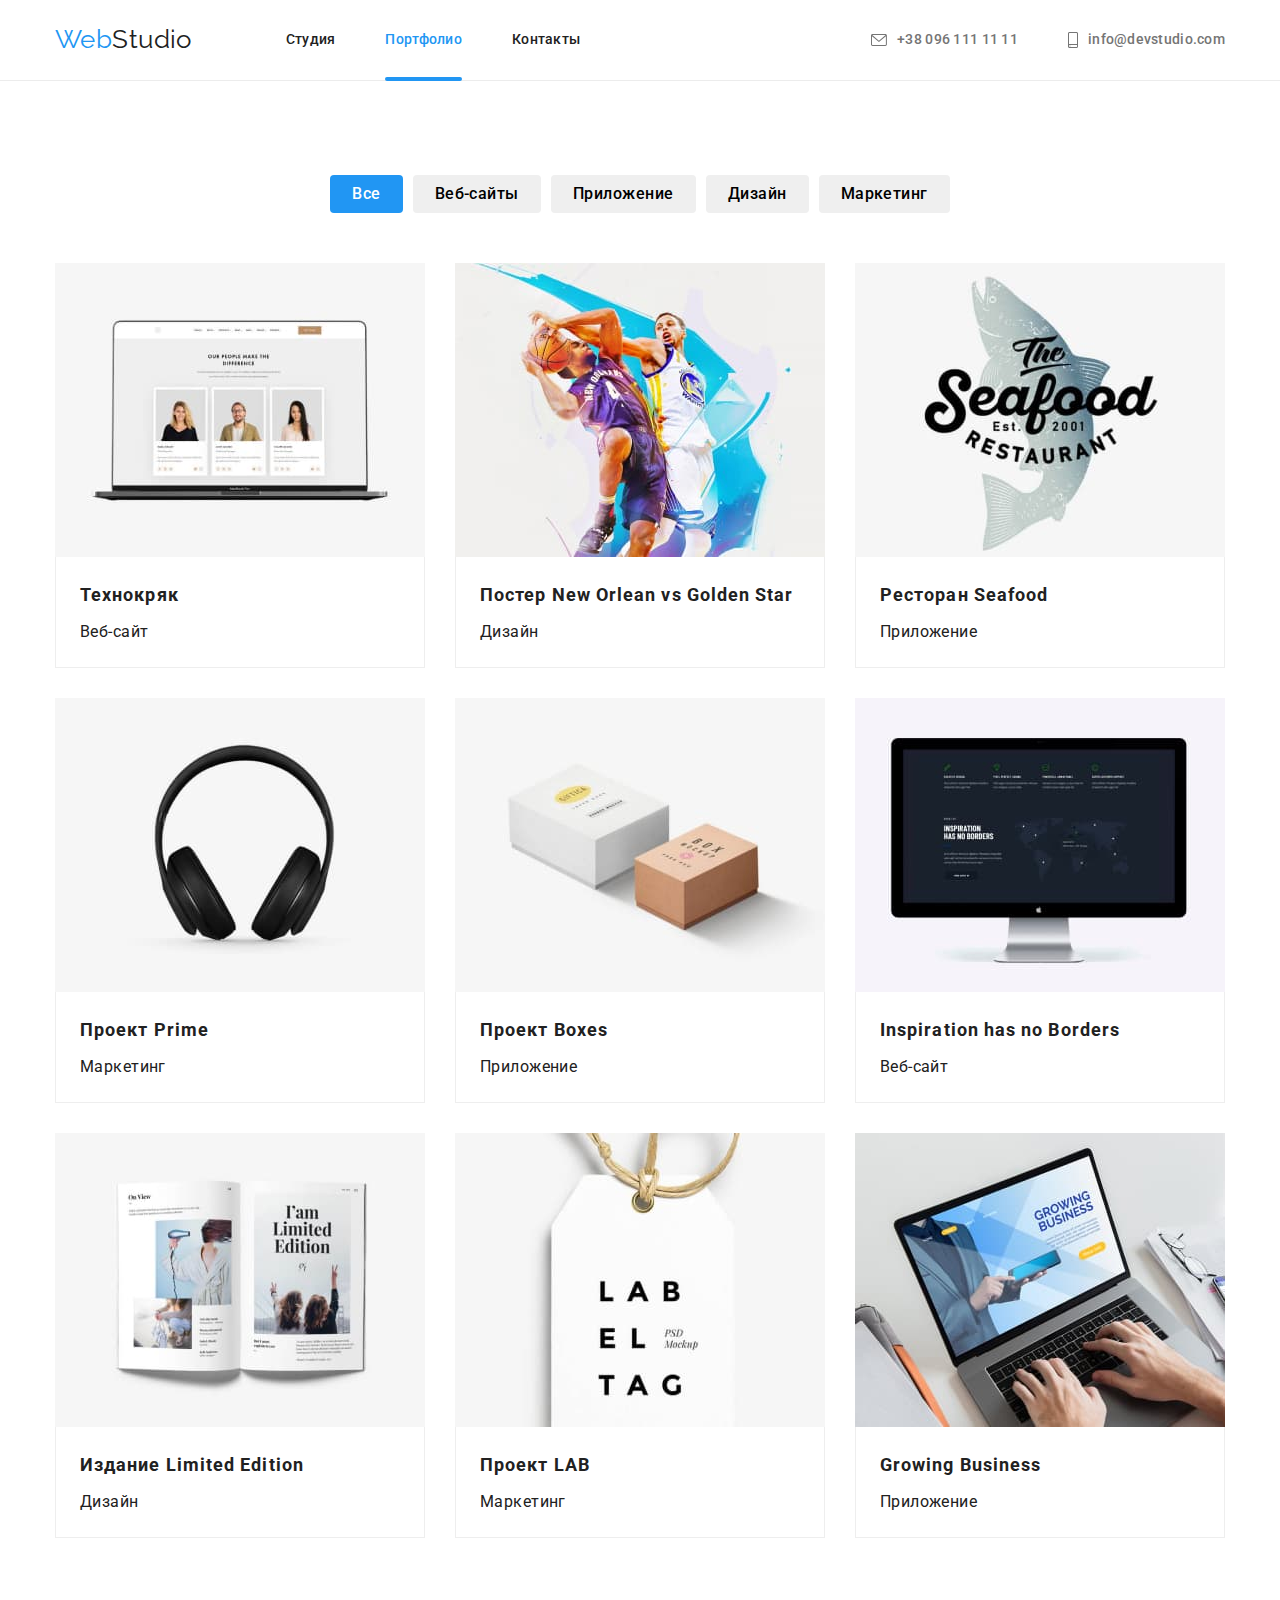
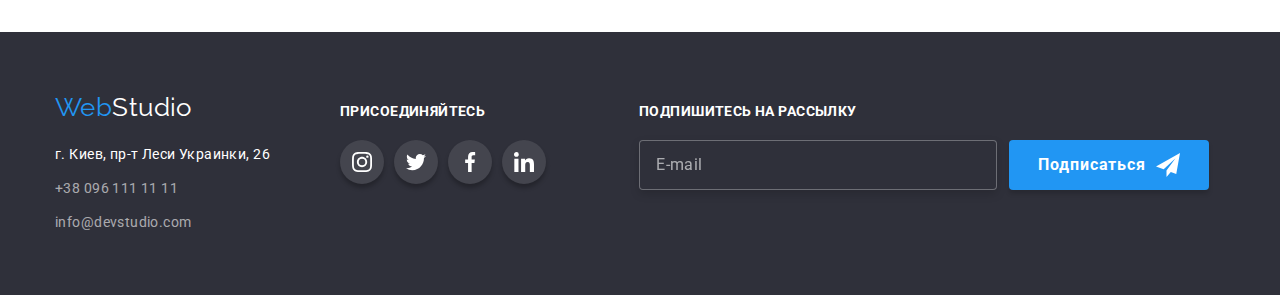
==== portfolio.html @ 4ffe0997 "Created" ====
<!DOCTYPE html>
<html lang="ru">
	<head>
		<meta charset="UTF-8" />
		<meta http-equiv="X-UA-Compatible" content="IE=edge" />
		<meta name="viewport" content="width=device-width, initial-scale=1.0" />
		<title>HomeWork</title>
		<link
			href="https://fonts.googleapis.com/css2?family=Raleway:wght@700&family=Roboto:wght@400;500;700;900&display=swap"
			rel="stylesheet"
		/>
		<link
			rel="stylesheet"
			href="https://cdnjs.cloudflare.com/ajax/libs/modern-normalize/1.0.0/modern-normalize.min.css"
		/>
		<link rel="stylesheet" href="./css/styles.css" />
	</head>
	<body>
		<!-- Навигация, логотип -->
		<header class="header">
			<div class="conteiner page-navigation">
				<a href="index.html" lang="en" class="header-logo">
					<span class="logo-span">Web</span>Studio</a>
				<nav class="header-navigation">
					<ul class="list navigation-list">
						<li class="item-nav"><a href="index.html" class="link">Студия</a></li>
						<li class="item-nav"><a href="portfolio.html" class="link current">Портфолио</a></li>
						<li class="item-nav"><a href="#" class="link">Контакты</a></li>
					</ul>
				</nav>
				<ul class="header-address list">
					<li class="item-adr">
						<a href="tel:+380961111111" class="link icon-contact">
							<svg class="header-icon" width="16" height="12">
								<use href="./images/icons.svg#icon-envelope"></use>
							</svg>
							+38 096 111 11 11
						</a>
					</li>
					<li class="item-adr">
						<a href="mailto:info@devstudio.com" class="link icon-contact">
							<svg class="header-icon" width="10" height="16">
								<use href="./images/icons.svg#icon-smartphone"></use>
							</svg>
							info@devstudio.com
						</a>
					</li>
				</ul>
			</div>
		</header>
		<main>
			<!-- Наши услуги -->
			<section class="section serv">
				<div class="conteiner">
					<h1 hidden>Наши услуги</h1>
					<ul class="list button">
						<li class="li-button"><button type="button" class="nav-buttons main">Все</button></li>
						<li class="li-button"><button type="button" class="nav-buttons">Веб-сайты</button></li>
						<li class="li-button"><button type="button" class="nav-buttons">Приложение</button></li>
						<li class="li-button"><button type="button" class="nav-buttons">Дизайн</button></li>
						<li class="li-button"><button type="button" class="nav-buttons">Маркетинг</button></li>
					</ul>
					<ul class="list service">
						<li class="product">
							<a class="decor-shadow" href="">
								<div class="thumb">
									<img
										src="./images/technoquack.jpg"
										alt="фото технокряка на компьютере"
										class="photo"
										width="370"
										height="294"
									/>
									<div class="overlay">
										<p class="paragraf">
											Ресурс предлагает комплексные предложения с разным уровнем функционала и сервисов. Все это
											позволит посетителю получить исчерпывающие сведения о компании или частном лице.
										</p>
									</div>
								</div>
								<div class="decription">
									<h2 class="section-service">Технокряк</h2>
									<p class="section-description">Веб-сайт</p>
								</div>
							</a>
						</li>
						<li class="product">
							<a class="decor-shadow" href="">
								<div class="thumb">
									<img src="./images/poster.jpg" alt="постер баскетбол" class="photo" width="370" height="294" />
									<div class="overlay">
										<p class="paragraf">
											Ресурс предлагает комплексные предложения с разным уровнем функционала и сервисов. Все это
											позволит посетителю получить исчерпывающие сведения о компании или частном лице.
										</p>
									</div>
								</div>
								<div class="decription">
									<h2 class="section-service">
										Постер
										<span lang="en">New Orlean vs Golden Star</span>
									</h2>
									<p class="section-description">Дизайн</p>
								</div>
							</a>
						</li>
						<li class="product">
							<a class="decor-shadow" href="">
								<div class="thumb">
									<img src="./images/logo.jpg" alt="логотип" class="photo" width="370" height="294" />
									<div class="overlay">
										<p class="paragraf">
											Ресурс предлагает комплексные предложения с разным уровнем функционала и сервисов. Все это
											позволит посетителю получить исчерпывающие сведения о компании или частном лице.
										</p>
									</div>
								</div>
								<div class="decription">
									<h2 class="section-service">
										Ресторан
										<span lang="en">Seafood</span>
									</h2>
									<p class="section-description">Приложение</p>
								</div>
							</a>
						</li>
						<li class="product">
							<a class="decor-shadow" href="">
								<div class="thumb">
									<img src="./images/headphones.jpg" alt="наушники" class="photo" width="370" height="294" />
									<div class="overlay">
										<p class="paragraf">
											Ресурс предлагает комплексные предложения с разным уровнем функционала и сервисов. Все это
											позволит посетителю получить исчерпывающие сведения о компании или частном лице.
										</p>
									</div>
								</div>
								<div class="decription">
									<h2 class="section-service">
										Проект
										<span lang="en">Prime</span>
									</h2>
									<p class="section-description">Маркетинг</p>
								</div>
							</a>
						</li>
						<li class="product">
							<a class="decor-shadow" href="">
								<div class="thumb">
									<img src="./images/boxes.jpg" alt="коробки" class="photo" width="370" height="294" />
									<div class="overlay">
										<p class="paragraf">
											Ресурс предлагает комплексные предложения с разным уровнем функционала и сервисов. Все это
											позволит посетителю получить исчерпывающие сведения о компании или частном лице.
										</p>
									</div>
								</div>
								<div class="decription">
									<h2 class="section-service">
										Проект
										<span lang="en">Boxes</span>
									</h2>
									<p class="section-description">Приложение</p>
								</div>
							</a>
						</li>
						<li class="product">
							<a class="decor-shadow" href="">
								<div class="thumb">
									<img src="./images/computer.jpg" alt="контент в интернете" class="photo" width="370" height="294" />
									<div class="overlay">
										<p class="paragraf">
											Ресурс предлагает комплексные предложения с разным уровнем функционала и сервисов. Все это
											позволит посетителю получить исчерпывающие сведения о компании или частном лице.
										</p>
									</div>
								</div>
								<div class="decription">
									<h2 class="section-service" lang="en">Inspiration has no Borders</h2>
									<p class="section-description work">Веб-сайт</p>
								</div>
							</a>
						</li>
						<li class="product">
							<a class="decor-shadow" href="">
								<div class="thumb">
									<img src="./images/book.jpg" alt="книга" class="photo" width="370" height="294" />
									<div class="overlay">
										<p class="paragraf">
											Ресурс предлагает комплексные предложения с разным уровнем функционала и сервисов. Все это
											позволит посетителю получить исчерпывающие сведения о компании или частном лице.
										</p>
									</div>
								</div>
								<div class="decription">
									<h2 class="section-service">
										Издание
										<span lang="en">Limited Edition</span>
									</h2>
									<p class="section-description work">Дизайн</p>
								</div>
							</a>
						</li>
						<li class="product">
							<a class="decor-shadow" href="">
								<div class="thumb">
									<img src="./images/tag.jpg" alt="бирка" class="photo" width="370" height="294" />
									<div class="overlay">
										<p class="paragraf">
											Ресурс предлагает комплексные предложения с разным уровнем функционала и сервисов. Все это
											позволит посетителю получить исчерпывающие сведения о компании или частном лице.
										</p>
									</div>
								</div>
								<div class="decription">
									<h2 class="section-service">
										Проект
										<span lang="en">LAB</span>
									</h2>
									<p class="section-description">Маркетинг</p>
								</div>
							</a>
						</li>
						<li class="product">
							<a class="decor-shadow" href="">
								<div class="thumb">
									<img src="./images/notebook.jpg" alt="ноутбук" class="photo" width="370" height="294" />
									<div class="overlay">
										<p class="paragraf">
											Ресурс предлагает комплексные предложения с разным уровнем функционала и сервисов. Все это
											позволит посетителю получить исчерпывающие сведения о компании или частном лице.
										</p>
									</div>
								</div>
								<div class="decription">
									<h2 lang="en" class="section-service">Growing Business</h2>
									<p class="section-description">Приложение</p>
								</div>
							</a>
						</li>
					</ul>
				</div>
			</section>
		</main>
		<!-- Адрес, контакты -->
		<footer class="footer">
			<div class="conteiner flex-bottom">
				<div class="footer-firstblock">
					<a href="index.html" lang="en" class="footer-logo">
						<span class="logo-bottom">Web</span>Studio</a>
					<address>
						<ul class="list">
							<li class="item-contact">
								<a
									href="https://www.google.com.ua/maps/place/%D0%B1%D1%83%D0%BB.+%D0%9B%D0%B5%D1%81%D0%B8+%D0%A3%D0%BA%D1%80%D0%B0%D0%B8%D0%BD%D0%BA%D0%B8,+26,+%D0%9A%D0%B8%D0%B5%D0%B2,+02000/@50.4265807,30.5361971,17z/data=!3m1!4b1!4m5!3m4!1s0x40d4cf0e033ecbe9:0x57a4dffefec77da0!8m2!3d50.4265807!4d30.5383858?hl=ru"
									target="_blank"
									rel="noreferrer noopener"
									class="link-map"
								>
									г. Киев, пр-т Леси Украинки, 26
								</a>
							</li>
							<li class="item-contact">
								<a href="tel:+380961111111" class="link-contact">+38 096 111 11 11</a>
							</li>
							<li>
								<a href="mailto:info@devstudio.com" class="link-contact">info@devstudio.com</a>
							</li>
						</ul>
					</address>
				</div>
				<div class="social-block">
					<p class="social-bl-title">присоединяйтесь</p>
					<ul class="list socialicons-list">
						<li class="item-socialicons">
							<a class="socialicons-link" href="https://www.instagram.com/" target="_blank" rel="noreferrer noopener">
								<svg class="socialicons-image" width="20" height="20">
									<use href="./images/icons.svg#icon-instagram"></use>
								</svg>
							</a>
						</li>
						<li class="item-socialicons">
							<a class="socialicons-link" href="https://twitter.com/" target="_blank" rel="noreferrer noopener">
								<svg class="socialicons-image" width="20" height="20">
									<use href="./images/icons.svg#icon-twitter"></use>
								</svg>
							</a>
						</li>
						<li class="item-socialicons">
							<a class="socialicons-link" href="https://www.facebook.com/" target="_blank" rel="noreferrer noopener">
								<svg class="socialicons-image" width="20" height="20">
									<use href="./images/icons.svg#icon-facebook"></use>
								</svg>
							</a>
						</li>
						<li class="item-socialicons">
							<a class="socialicons-link" href="https://ru.linkedin.com/" target="_blank" rel="noreferrer noopener">
								<svg class="socialicons-image" width="20" height="20">
									<use href="./images/icons.svg#icon-linkedin"></use>
								</svg>
							</a>
						</li>
					</ul>
				</div>
				<div class="subscribe-block">
					<b class="subscribe-block-title">Подпишитесь на рассылку</b>
					<form class="subscribe-form">
						<label class="hidden" for="e-mail">E-mail</label>
						<input type="email" name="e-mail" id="e-mail" placeholder="E-mail" />
						<button class="btn-submit" type="submit">
							Подписаться
							<svg class="icon-send" width="24" height="24">
								<use href="./images/icons.svg#icon-icon-send"></use>
							</svg>
						</button>
					</form>
				</div>
			</div>
		</footer>
	</body>
</html>
---- css/styles.css ----
/* Основные свойства */
:root {
	--primary-text-colour: #212121;
	--title-text-colour: #757575;
	--accent-colour: #2196f3;
	--page-maintitle-color: #ffffff;
	--hero-footer-backcolor: #2f303a;
	--change-color-button: #188ce8;
	--transition-cube: cubic-bezier(0.4, 0, 0.2, 1);
}
h1,
h2,
h3,
h4,
h5,
h6 {
	margin: 0;
}

/* Общие стили*/
body {
	background-color: var(--page-maintitle-color);
	color: var(--primary-text-colour);
	font-family: "Roboto", sans-serif;
	font-size: 14px;
	letter-spacing: 0.03em;
}
.list {
	list-style: none;
	margin: 0;
	padding: 0;
}
.conteiner {
	width: 1200px;
	/* outline: 2px solid tomato; */
	margin-left: auto;
	margin-right: auto;
	padding-left: 15px;
	padding-right: 15px;
}

img {
	display: block;
	max-width: 100%;
	height: auto;
}
.hidden {
	position: absolute;
	white-space: nowrap;
	width: 1px;
	height: 1px;
	overflow: hidden;
	border: 0;
	padding: 0;
	clip: rect(0 0 0 0);
	clip-path: inset(50%);
	margin: -1px;
}
textarea {
	resize: none;
}
/*Навигация, логотип верх страницы */
.header {
	border-bottom: 1px solid rgba(236, 236, 236, 1);
}
.page-navigation {
	display: flex;
	align-items: center;
	border-bottom: none;
}
.header-logo {
	display: block;
	padding-top: 24px;
	padding-bottom: 25px;

	transition: color 250ms var(--transition-cube);

	text-decoration: none;
	color: var(--primary-text-colour);
	font-family: "Raleway", sans-serif;
	font-size: 26px;
	line-height: 1.19;
}
.logo-span {
	color: var(--accent-colour);
}
.header-logo:hover,
.header-logo:focus {
	color: var(--accent-colour);
}
.header-navigation {
	margin-left: 94px;
}
.navigation-list {
	display: flex;
}
.item-nav + .item-nav {
	margin-left: 50px;
}
.link {
	padding-top: 32px;
	padding-bottom: 32px;
	display: block;
	
	text-decoration: none;
	font-weight: 500;
	font-size: 14px;
	line-height: 1.14;
	letter-spacing: 0.02em;
	color: var(--primary-text-colour);

}
.item-nav .link {
	position: relative;
	display: inline-block;

	transition: color 250ms var(--transition-cube);
}
.link.current {
	color: var(--accent-colour);
}
.link.current::after {
	position: absolute;
	left: 0;
	bottom: -1px;

	content: "";
	width: 100%;
	height: 4px;
	background-color: rgba(33, 150, 243, 1);
	border-radius: 2px;
}
.header-address {
	display: flex;
	margin-left: auto;

	transition: color 250ms var(--transition-cube);
}
.item-adr:not(:last-child) {
	margin-right: 50px;
}
.icon-contact {
	display: flex;
	padding-top: 32px;
	padding-bottom: 32px;
	align-items: center;
	color: var(--title-text-colour);
	transition: color 250ms var(--transition-cube);
}
.header-icon {
	margin-right: 10px;
	fill: currentColor;
}
.link:hover,
.link:focus,
.header-address .link:hover,
.header-address .link:focus {
	color: var(--accent-colour);
}

/* Главная страница */
/* Секция герой */
.hero .conteiner {
	width: 696px;
}
.hero {
	padding-top: 200px;
	padding-bottom: 200px;
	margin-left: auto;
	margin-right: auto;

	text-align: center;

	/* outline: solid 3px tomato; */
	background-color: var(--hero-footer-backcolor);

	max-width: 1600px;
	background-image: linear-gradient(to right, rgba(47, 48, 58, 0.4), rgba(47, 48, 58, 0.4)),
		url(../images/sectionphoto.jpg);
	background-repeat: no-repeat;
	background-position: center;
	background-size: cover;
}

.hero-title {
	display: block;
	margin-bottom: 45px;

	color: var(--page-maintitle-color);
	font-weight: 900;
	font-size: 44px;
	line-height: 1.36;
	text-transform: uppercase;
	letter-spacing: 0.06em;
}
.hero-button {
	background-color: var(--accent-colour);
	color: var(--page-maintitle-color);
	font-weight: 700;
	font-size: 16px;
	line-height: 1.88;
	letter-spacing: 0.03em;

	transition: color 250ms var(--transition-cube), background-color 250ms var(--transition-cube);

	min-width: 200px;
	border-radius: 4px;
	border: none;
	cursor: pointer;
	padding: 10px 32px;
}
.hero-button:hover,
.hero-button:focus {
	color: var(--page-maintitle-color);
	background-color: var(--change-color-button);
}

/* Секция наши преимущества */
.characters-section {
	padding-top: 94px;
	padding-bottom: 94px;
}
.characters-list {
	display: flex;
}
.item-characters {
	width: 270px;
}
.item-characters:not(:last-child) {
	margin-right: 30px;
}
.decoration-bacground {
	display: flex;
	align-items: center;
	justify-content: center;
	margin-bottom: 30px;
	height: 120px;
	background-color: rgba(245, 244, 250, 1);
}
.items-title {
	margin-bottom: 10px;

	font-weight: 700;
	font-size: 14px;
	line-height: 1.14;
	text-transform: uppercase;
	letter-spacing: 0.03em;
}
.items-description {
	margin: 0;

	color: var(--title-text-colour);
	line-height: 1.71;
	letter-spacing: 0.03em;
}

/* Что мы делаем */
.work-section {
	padding-bottom: 94px;
}
.work-title {
	margin-bottom: 50px;
	font-weight: 700;
	font-size: 36px;
	line-height: 1.17;
	text-align: center;
}
.work-list {
	display: flex;
}
.item-work-photo:not(:last-child) {
	margin-right: 30px;
}
.photo-overlay {
	position: relative;
}
.photo-description {
	position: absolute;
	left: 0;
	bottom: 0;
	width: 100%;
	height: 70px;

	display: flex;
	justify-content: center;
	align-items: center;

	margin: 0;

	font-weight: 700;
	line-height: 1.17;
	color: rgba(255, 255, 255, 1);
	text-transform: uppercase;

	background-color: rgba(47, 48, 58, 0.8);
}
/* Наша команда */
.section-team {
	background-color: #f5f4fa;
	padding-top: 94px;
	padding-bottom: 94px;
}
.team-title {
	margin-bottom: 50px;
	font-weight: 700;
	font-size: 36px;
	line-height: 1.17;
	text-align: center;	
}
.team-list {
	display: flex;
}
.item-team:not(:last-child) {
	margin-right: 30px;
}
.item-team {
	text-align: center;
	background-color: var(--page-maintitle-color);
}
.team-border {
	padding-top: 30px;
	padding-bottom: 30px;
	border-radius: 0px 0px 4px 4px;

	box-shadow: 0px 2px 1px 0px rgba(0, 0, 0, 0.2), 0px 1px 1px 0px rgba(0, 0, 0, 0.14),
		0px 1px 3px 0px rgba(0, 0, 0, 0.12);
}
.team-name {
	font-weight: 500;
	font-size: 16px;
	line-height: 1.19;
	margin-bottom: 10px;
}
.team-proffesion {
	color: var(--title-text-colour);
	font-size: 16px;
	line-height: 1.19;
	margin: 0;
	margin-bottom: 16px;
}
.socialicons-list {
	display: flex;
}
.socialicons-list.team {
	justify-content: center;
}
.item-socialicons:not(:last-child) {
	margin-right: 10px;
}
.socialicons-link.team {
	border: none;
	box-shadow: none;
	color: #afb1b8;

	transition: color 250ms var(--transition-cube), background-color 250ms var(--transition-cube);
}
.socialicons-link.team:hover,
.socialicons-link.team:focus {
	color: var(--page-maintitle-color);
}
.socialicons-link {
	display: flex;
	align-items: center;
	justify-content: center;

	transition: background-color 250ms var(--transition-cube);

	width: 44px;
	height: 44px;

	background-color: rgba(255, 255, 255, 0.1);
	border-radius: 50px;
	box-shadow: 0px 4px 4px 0px rgba(0, 0, 0, 0.25);
}
.socialicons-link:hover,
.socialicons-link:focus {
	background-color: var(--accent-colour);
}
.socialicons-image.team {
	fill: currentColor;
}
.socialicons-image {
	fill: var(--page-maintitle-color);
}

/* Наши клиенты */
.section-clients {
	padding-top: 94px;
	padding-bottom: 94px;
}
.title-clients {
	margin-bottom: 50px;

	font-size: 36px;
	font-weight: 700;
	line-height: 1.17;
	text-align: center;
}
.clients-list {
	display: flex;
}
.item-clients:not(:last-child) {
	margin-right: 30px;
}
.link-client {
	display: flex;
	align-items: center;
	justify-content: center;
	width: 170px;
	height: 92px;

	transition: color 250ms var(--transition-cube), border 250ms var(--transition-cube);

	color: rgba(175, 177, 184, 1);
	border: solid 1px rgba(175, 177, 184, 1);
	border-radius: 4px;
}
.client-image {
	fill: currentColor;
}
.link-client:hover,
.link-client:focus {
	border: solid 1px rgba(33, 150, 243, 1);
	color: var(--accent-colour);
}

/* Страница Портфолио */
/* Кнопки */
.list.button {
	display: flex;
	justify-content: center;
	margin-bottom: 50px;
}
.li-button:not(:last-child) {
	margin-right: 10px;
}
.nav-buttons {
	padding: 6px 22px;

	font-weight: 500;
	font-size: 16px;
	line-height: 1.62;
	letter-spacing: 0.03em;

	transition: color 250ms var(--transition-cube), background-color 250ms var(--transition-cube),
		box-shadow 250ms var(--transition-cube);

	border-radius: 4px;
	border: none;
	cursor: pointer;
}
.nav-buttons.main {
	background-color: var(--accent-colour);
	color: var(--page-maintitle-color);
}
.nav-buttons:hover,
.nav-buttons:focus {
	color: var(--page-maintitle-color);
	background-color: var(--accent-colour);
	box-shadow: 1px 4px 6px 0px rgba(0, 0, 0, 0.16), 0px 4px 4px 0px rgba(0, 0, 0, 0.06),
		0px 1px 1px 0px rgba(0, 0, 0, 0.12);
}

/* Наши работы */
.section.serv {
	padding-top: 94px;
	padding-bottom: 94px;
}
.list.service {
	display: flex;
	flex-wrap: wrap;
}
.product {
	width: calc((100% - 60px) / 3);
	margin-right: 30px;
	margin-bottom: 30px;
}
.decor-shadow {
	text-decoration: none;
	color: var(--primary-text-colour);
	display: inline-block;

	transition: box-shadow 250ms var(--transition-cube);
}

.decor-shadow:hover,
.decor-shadow:focus {
	box-shadow: 1px 4px 6px 0px rgba(0, 0, 0, 0.16), 0px 4px 4px 0px rgba(0, 0, 0, 0.06),
		0px 1px 1px 0px rgba(0, 0, 0, 0.12);
}

.product:nth-last-child(-n + 3) {
	margin-bottom: 0px;
}
.product:nth-child(3n) {
	margin-right: 0px;
}
.decription {
	padding-top: 20px;
	padding-left: 24px;
	padding-bottom: 20px;
	padding-right: 24px;

	border-bottom: 1px solid rgba(238, 238, 238, 1);
	border-left: 1px solid rgba(238, 238, 238, 1);
	border-right: 1px solid rgba(238, 238, 238, 1);
}
.section-service {
	margin-bottom: 4px;
	font-weight: 700;
	font-size: 18px;
	line-height: 2;
	letter-spacing: 0.06em;
}
.section-description {
	font-size: 16px;
	line-height: 1.88;
	margin: 0;
}
/*Текст на синем фоне */
.thumb {
	position: relative;
	overflow: hidden;
}
.paragraf {
	position: absolute;
	transition: color 250ms var(--transition-cube), transform 250ms var(--transition-cube);
	transform: translateY(0);

	margin: 0;
	width: 100%;
	height: 100%;
	padding: 63px 24px;

	font-weight: 400;
	font-size: 18px;
	line-height: 1.56;
	letter-spacing: 00.03em;
	color: rgba(255, 255, 255, 0);
}

.decor-shadow:hover .paragraf,
.decor-shadow:focus .paragraf {
	color: rgba(255, 255, 255, 1);
	transform: translateY(0%);
}
.decor-shadow:hover .overlay,
.decor-shadow:focus .overlay {
	transform: translateY(-100%);
}
.overlay {
	position: absolute;
	transition: transform 250ms var(--transition-cube);
	transform: translateY(0);

	background-color: rgba(33, 150, 243, 0.9);
	height: 100%;
	width: 100%;
}

/* Футер */
.footer {
	background-color: var(--hero-footer-backcolor);
	padding-top: 60px;
	padding-bottom: 60px;
}
.flex-bottom {
	display: flex;
	align-items: baseline;
}
.footer-firstblock {
	margin-right: 70px;
}
.footer-logo {
	display: inline-block;
	margin-bottom: 20px;

	transition: color 250ms var(--transition-cube);

	font-family: "Raleway", sans-serif;
	color: var(--page-maintitle-color);
	font-size: 26px;
	line-height: 1.19;
	text-decoration: none;
}
.logo-bottom {
	color: var(--accent-colour);
}
.footer-logo:hover,
.footer-logo:focus {
	color: var(--accent-colour);
}
.item-contact {
	margin-bottom: 10px;
}
.link-map {
	display: block;

	text-decoration: none;
	font-style: normal;
	font-size: 14px;
	line-height: 1.71;

	color: var(--page-maintitle-color);
	transition: color 250ms var(--transition-cube);
}
.link-contact {
	display: block;

	text-decoration: none;
	font-style: normal;
	font-size: 14px;
	line-height: 1.71;

	color: rgba(255, 255, 255, 0.6);
	transition: color 250ms var(--transition-cube);
}
.link-map:hover,
.link-map:focus,
.link-contact:hover,
.link-contact:focus {
	color: var(--accent-colour);
}
/* Линки в соцсетях */
.social-bl-title {
	text-transform: uppercase;
	font-size: 14px;
	font-weight: 700;
	color: var(--page-maintitle-color);
	line-height: 1.14;
	margin: 0;
	padding: 0;
	margin-bottom: 20px;
	letter-spacing: 0.03em;
}
/* Подписка */
.subscribe-block {
	align-items: baseline;
	margin-left: 93px;
}
.subscribe-block-title {
	display: block;
	margin: 0;
	margin-bottom: 20px;
	font-weight: 700;
	font-size: 14px;
	line-height: 1.14;
	letter-spacing: 0.03em;
	text-transform: uppercase;

	color: #ffffff;
}
.subscribe-form {
	display: flex;
}
.subscribe-form input {
	padding-top: 15px;
	padding-bottom: 15px;
	padding-left: 16px;
	outline: 0;
	width: 358px;
	border: 1px solid rgba(255, 255, 255, 0.3);
	filter: drop-shadow(0px 4px 4px rgba(0, 0, 0, 0.15));
	border-radius: 4px;
	background-color: var(--hero-footer-backcolor);
}
.subscribe-form input::placeholder {

	font-weight: 400;
	font-size: 16px;
	line-height: 1.25;

	letter-spacing: 0.03em;

	color: rgba(255, 255, 255, 0.6);
}
.btn-submit {
	display: flex;
	justify-content: center;
	align-items: center;
	margin-left: 12px;

	padding: 10px 28px;

	min-width: 200px;

	font-weight: 700;
	font-size: 16px;
	line-height: 1.88;

	letter-spacing: 0.06em;

	color: var(--page-maintitle-color);

	background-color: var(--accent-colour);
	cursor: pointer;
	border: none;
	box-shadow: 0px 4px 4px rgba(0, 0, 0, 0.15);
	border-radius: 4px;

	transition: color 250ms var(--transition-cube), background-color 250ms var(--transition-cube);
}
.btn-submit:hover,
.btn-submit:focus {
	color: var(--page-maintitle-color);
	background-color: var(--change-color-button);
}
.icon-send {
	margin-left: 10px;
}

/* Модальное окно */
.backdrop {
	position: fixed;
	top: 0;
	left: 0;
	height: 100%;
	width: 100%;
	background-color: rgba(0, 0, 0, 0.2);
	opacity: 1;
	transition: opacity 250ms var(--transition-cube), visibility 250ms var(--transition-cube);
}
.backdrop.is-hidden {
	opacity: 0;
	pointer-events: none;
	visibility: hidden;
}
.modal {
	position: absolute;
	top: 50%;
	left: 50%;
	transform: translate(-50%, -50%);
	opacity: 1;

	transition: transform 250ms var(--transition-cube), opacity 250ms var(--transition-cube);

	padding: 40px;

	width: 528px;
	height: 581px;
	background-color: var(--page-maintitle-color);

	box-shadow: 0px 1px 3px rgb(0 0 0 / 12%), 0px 1px 1px rgb(0 0 0 / 14%), 0px 2px 1px rgb(0 0 0 / 20%);
	border-radius: 4px;
}
.close-btn {
	position: absolute;
	top: 8px;
	right: 8px;
	display: flex;
	align-items: center;
	justify-content: center;

	padding: 0;
	width: 30px;
	height: 30px;

	border-radius: 50px;
	border: 1px solid rgba(0, 0, 0, 0.1);
	background-color: var(--page-maintitle-color);
	cursor: pointer;
	}
.close-svg {
	transition: fill 250ms var(--transition-cube);
}
.close-btn:hover .close-svg,
.close-btn:focus .close-svg {
	fill: var(--change-color-button);
}
.modal-title {
	display: block;
	margin-bottom: 12px;

	font-weight: 700;
	font-size: 20px;
	line-height: 1.15;
	text-align: center;
	letter-spacing: 0.03em;

	color: var(--primary-text-colour);
}
.form-list {
	margin-bottom: 30px;
	display: flex;
	flex-direction: column;
}
.item-form {
	display: flex;
	flex-direction: column;
}
.item-form:not(:last-child) {
	margin-bottom: 10px;
}
.label-form {
	margin-bottom: 4px;

	font-weight: 400;
	font-size: 12px;
	line-height: 1.17;

	letter-spacing: 0.01em;

	color: var(--title-text-colour);
}
.item-form-thumb {
	position: relative;
}
.item-form input {
	padding-left: 42px;
	height: 40px;
	width: 100%;
}
.modal-span {
	position: absolute;
	top: 50%;
	left: 12px;
	transform: translateY(-50%);
}
.item-form textarea {
	padding: 12px;
	height: 120px;
}
.item-form textarea::placeholder {
	font-weight: 400;
	font-size: 12px;
	line-height: 1.17;
	letter-spacing: 0.01em;

	color: rgba(117, 117, 117, 0.5);
}
.item-form-thumb input,
.item-form textarea {
	border: 1px solid #21212133;
	border-radius: 4px;
	transition: border 250ms var(--transition-cube);
}

.item-form-thumb input:hover,
textarea:hover {
	border: 1px solid var(--accent-colour);
}
.item-form svg {
	transition: fill 250ms var(--transition-cube);
}

.item-form:focus-within svg {
	fill: var(--change-color-button);
}

.item-form-thumb:focus-within input,
.item-form:focus-within textarea {
	outline: 0;
	border-color: var(--accent-colour);
}
/* Кастомный чекбокс */
.checkbox-block {
	margin-bottom: 20px;
	display: flex;
	justify-content: center;
	align-items: center;
}
.checkbox-label {
	display: flex;
	justify-content: center;
	align-items: center;
}
.checkbox-decor {
	width: 16px;
	height: 15px;
	display: inline-block;
	border: solid 1px var(--primary-text-colour);
	border-radius: 4px;

	transition: border-color 250ms var(--transition-cube), background-color 250ms var(--transition-cube);
}
.checkbox-policy {
	margin-left: 8px;

	font-weight: 400;
	font-size: 14px;
	line-height: 1.71;
	letter-spacing: 0.03em;
	color: var(--title-text-colour);
}
.link-policy {
	color: var(--accent-colour);
	
	font-weight: 400;
	font-size: 14px;
	line-height: 1.71;
	letter-spacing: 0.03em;
}
.checkbox:checked + .checkbox-decor {
	background-color: var(--accent-colour);
	border: none;
}
.checkbox:hover + .checkbox-decor,
.checkbox:focus + .checkbox-decor
{
	border-color: var(--accent-colour);
}
.btn-direction {
	display: flex;
	justify-content: center;
}
.btn-submit.form {
	margin: 0;
}
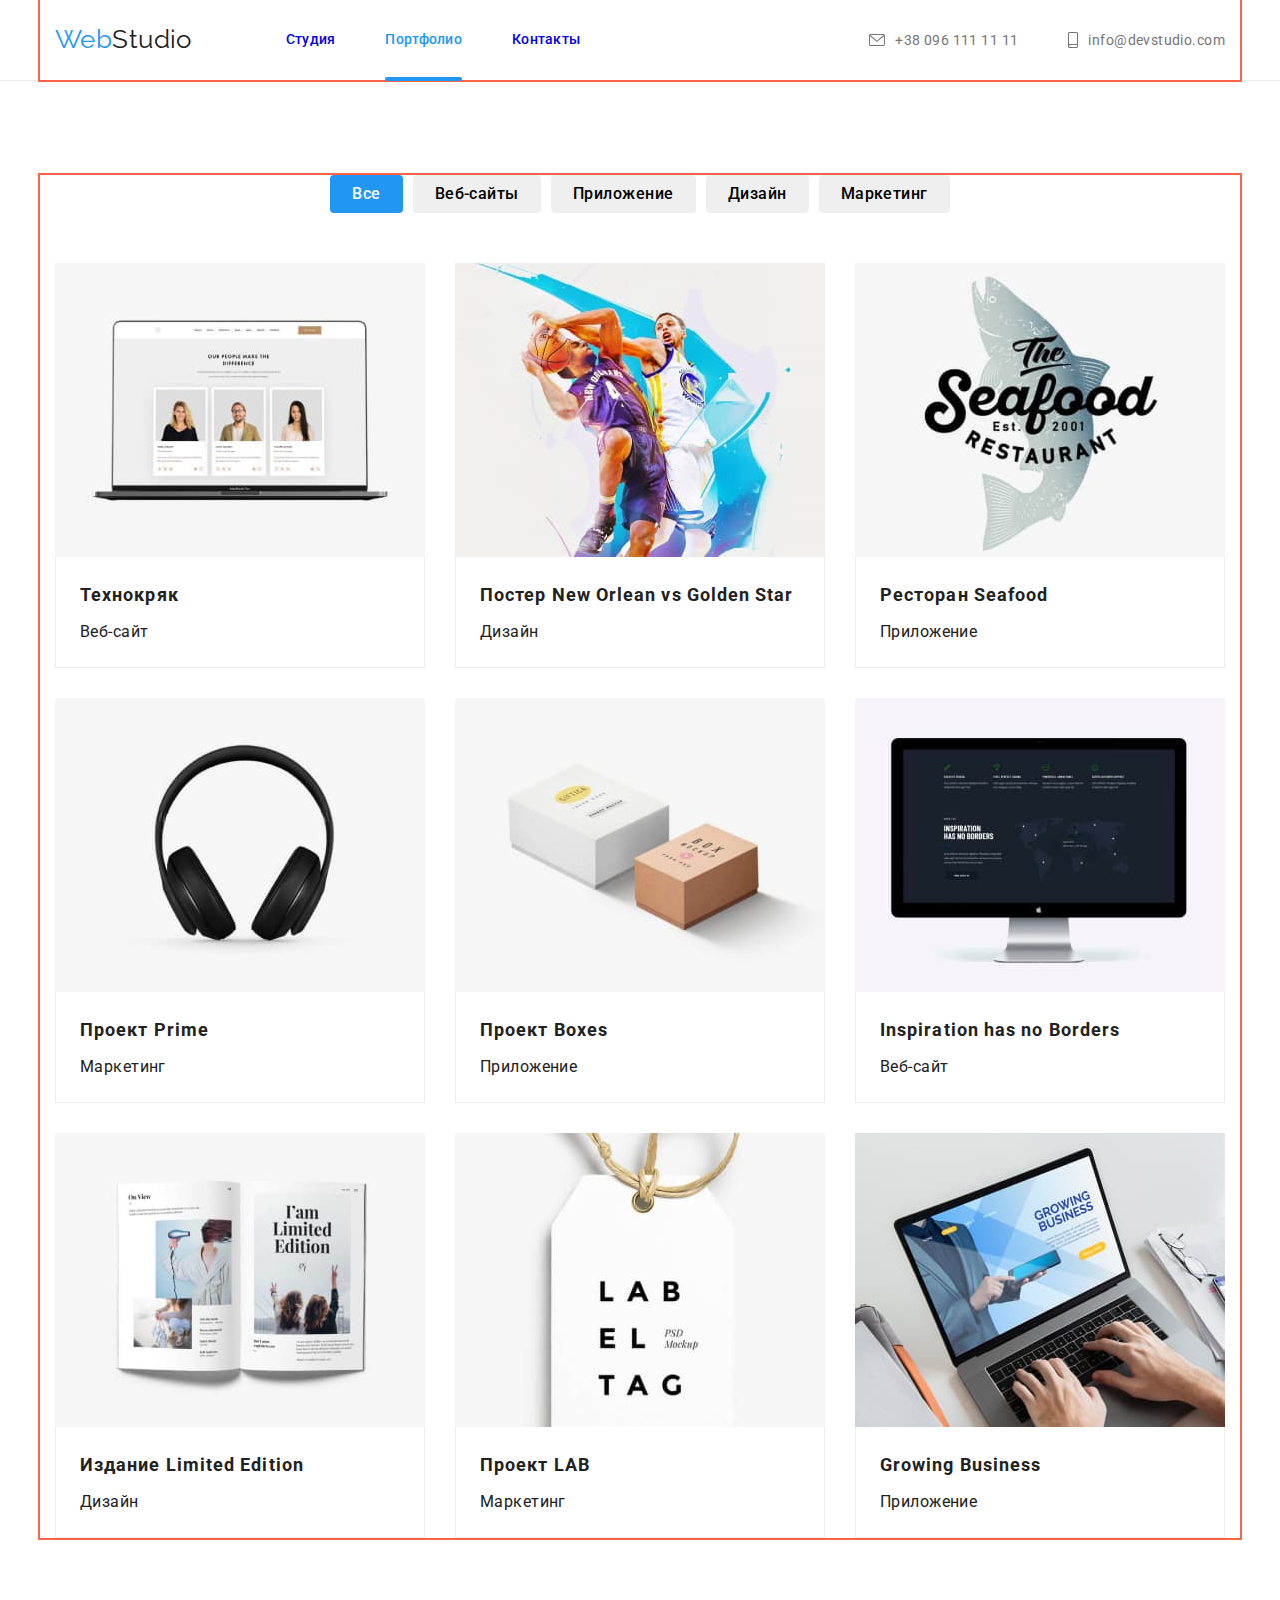
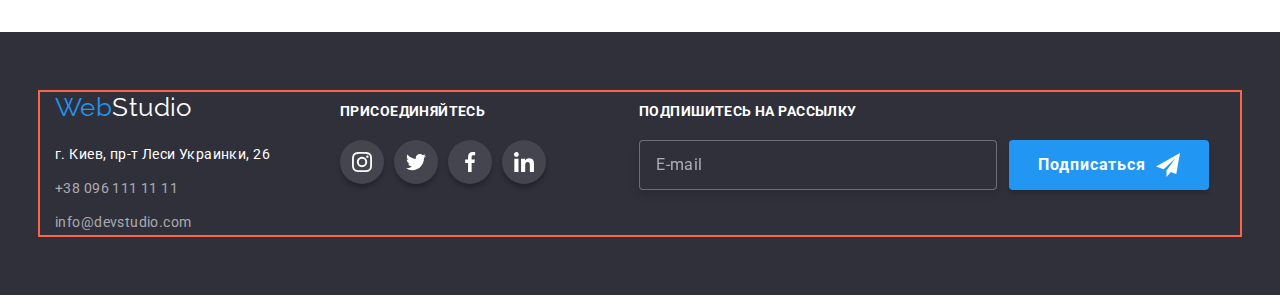
==== commit 0e89fa4d: "first attemp" ====
--- a/portfolio.html
+++ b/portfolio.html
@@ -13,33 +13,37 @@
 			rel="stylesheet"
 			href="https://cdnjs.cloudflare.com/ajax/libs/modern-normalize/1.0.0/modern-normalize.min.css"
 		/>
-		<link rel="stylesheet" href="./css/styles.css" />
+		<link rel="stylesheet" href="./css/main.min.css" />
 	</head>
 	<body>
 		<!-- Навигация, логотип -->
-		<header class="header">
-			<div class="conteiner page-navigation">
-				<a href="index.html" lang="en" class="header-logo">
-					<span class="logo-span">Web</span>Studio</a>
-				<nav class="header-navigation">
-					<ul class="list navigation-list">
-						<li class="item-nav"><a href="index.html" class="link">Студия</a></li>
-						<li class="item-nav"><a href="portfolio.html" class="link current">Портфолио</a></li>
-						<li class="item-nav"><a href="#" class="link">Контакты</a></li>
+		<header class="header__border">
+			<div class="header--flex conteiner">
+				<a href="index.html" lang="en" class="logo logo--position-top">
+					<span class="logo--blue">Web</span>Studio</a>
+				<nav class="navigation">
+					<ul class="navigation__list">
+						<li class="navigation__item">
+							<a href="index.html" class="navigation__link">Студия</a>
+						</li>
+						<li class="navigation__item">
+							<a href="portfolio.html" class="navigation__link navigation__link--current">Портфолио</a>
+						</li>
+						<li class="navigation__item"><a href="#" class="navigation__link">Контакты</a></li>
 					</ul>
 				</nav>
-				<ul class="header-address list">
-					<li class="item-adr">
-						<a href="tel:+380961111111" class="link icon-contact">
-							<svg class="header-icon" width="16" height="12">
+				<ul class="contacts__list">
+					<li class="contacts__item">
+						<a href="tel:+380961111111" class="contacts__link">
+							<svg class="contacts-icon" width="16" height="12">
 								<use href="./images/icons.svg#icon-envelope"></use>
 							</svg>
 							+38 096 111 11 11
 						</a>
 					</li>
-					<li class="item-adr">
-						<a href="mailto:info@devstudio.com" class="link icon-contact">
-							<svg class="header-icon" width="10" height="16">
+					<li class="contacts__item">
+						<a href="mailto:info@devstudio.com" class="contacts__link">
+							<svg class="contacts-icon" width="10" height="16">
 								<use href="./images/icons.svg#icon-smartphone"></use>
 							</svg>
 							info@devstudio.com
@@ -50,20 +54,22 @@
 		</header>
 		<main>
 			<!-- Наши услуги -->
-			<section class="section serv">
+			<section class="products__section">
 				<div class="conteiner">
-					<h1 hidden>Наши услуги</h1>
-					<ul class="list button">
-						<li class="li-button"><button type="button" class="nav-buttons main">Все</button></li>
-						<li class="li-button"><button type="button" class="nav-buttons">Веб-сайты</button></li>
-						<li class="li-button"><button type="button" class="nav-buttons">Приложение</button></li>
-						<li class="li-button"><button type="button" class="nav-buttons">Дизайн</button></li>
-						<li class="li-button"><button type="button" class="nav-buttons">Маркетинг</button></li>
+					<h1 class="product__title">Наши услуги</h1>
+					<ul class="button__list">
+						<li class="button__items">
+							<button type="button" class="button__choise button__choise--active">Все</button>
+						</li>
+						<li class="button__items"><button type="button" class="button__choise">Веб-сайты</button></li>
+						<li class="button__items"><button type="button" class="button__choise">Приложение</button></li>
+						<li class="button__items"><button type="button" class="button__choise">Дизайн</button></li>
+						<li class="button__items"><button type="button" class="button__choise">Маркетинг</button></li>
 					</ul>
-					<ul class="list service">
-						<li class="product">
-							<a class="decor-shadow" href="">
-								<div class="thumb">
+					<ul class="product__list">
+						<li class="product__item">
+							<a class="product__shadow-box" href="">
+								<div class="product__thumb">
 									<img
 										src="./images/technoquack.jpg"
 										alt="фото технокряка на компьютере"
@@ -71,170 +77,170 @@
 										width="370"
 										height="294"
 									/>
-									<div class="overlay">
-										<p class="paragraf">
-											Ресурс предлагает комплексные предложения с разным уровнем функционала и сервисов. Все это
-											позволит посетителю получить исчерпывающие сведения о компании или частном лице.
-										</p>
-									</div>
-								</div>
-								<div class="decription">
-									<h2 class="section-service">Технокряк</h2>
-									<p class="section-description">Веб-сайт</p>
-								</div>
-							</a>
-						</li>
-						<li class="product">
-							<a class="decor-shadow" href="">
-								<div class="thumb">
+									<div class="product__overlay">
+										<p class="product__description">
+											Ресурс предлагает комплексные предложения с разным уровнем функционала и сервисов. Все это
+											позволит посетителю получить исчерпывающие сведения о компании или частном лице.
+										</p>
+									</div>
+								</div>
+								<div class="product__group">
+									<h2 class="product__name">Технокряк</h2>
+									<p class="product__direction">Веб-сайт</p>
+								</div>
+							</a>
+						</li>
+						<li class="product__item">
+							<a class="product__shadow-box" href="">
+								<div class="product__thumb">
 									<img src="./images/poster.jpg" alt="постер баскетбол" class="photo" width="370" height="294" />
-									<div class="overlay">
-										<p class="paragraf">
-											Ресурс предлагает комплексные предложения с разным уровнем функционала и сервисов. Все это
-											позволит посетителю получить исчерпывающие сведения о компании или частном лице.
-										</p>
-									</div>
-								</div>
-								<div class="decription">
-									<h2 class="section-service">
+									<div class="product__overlay">
+										<p class="product__description">
+											Ресурс предлагает комплексные предложения с разным уровнем функционала и сервисов. Все это
+											позволит посетителю получить исчерпывающие сведения о компании или частном лице.
+										</p>
+									</div>
+								</div>
+								<div class="product__group">
+									<h2 class="product__name">
 										Постер
 										<span lang="en">New Orlean vs Golden Star</span>
 									</h2>
-									<p class="section-description">Дизайн</p>
-								</div>
-							</a>
-						</li>
-						<li class="product">
-							<a class="decor-shadow" href="">
-								<div class="thumb">
+									<p class="product__direction">Дизайн</p>
+								</div>
+							</a>
+						</li>
+						<li class="product__item">
+							<a class="product__shadow-box" href="">
+								<div class="product__thumb">
 									<img src="./images/logo.jpg" alt="логотип" class="photo" width="370" height="294" />
-									<div class="overlay">
-										<p class="paragraf">
-											Ресурс предлагает комплексные предложения с разным уровнем функционала и сервисов. Все это
-											позволит посетителю получить исчерпывающие сведения о компании или частном лице.
-										</p>
-									</div>
-								</div>
-								<div class="decription">
-									<h2 class="section-service">
+									<div class="product__overlay">
+										<p class="product__description">
+											Ресурс предлагает комплексные предложения с разным уровнем функционала и сервисов. Все это
+											позволит посетителю получить исчерпывающие сведения о компании или частном лице.
+										</p>
+									</div>
+								</div>
+								<div class="product__group">
+									<h2 class="product__name">
 										Ресторан
 										<span lang="en">Seafood</span>
 									</h2>
-									<p class="section-description">Приложение</p>
-								</div>
-							</a>
-						</li>
-						<li class="product">
-							<a class="decor-shadow" href="">
-								<div class="thumb">
+									<p class="product__direction">Приложение</p>
+								</div>
+							</a>
+						</li>
+						<li class="product__item">
+							<a class="product__shadow-box" href="">
+								<div class="product__thumb">
 									<img src="./images/headphones.jpg" alt="наушники" class="photo" width="370" height="294" />
-									<div class="overlay">
-										<p class="paragraf">
-											Ресурс предлагает комплексные предложения с разным уровнем функционала и сервисов. Все это
-											позволит посетителю получить исчерпывающие сведения о компании или частном лице.
-										</p>
-									</div>
-								</div>
-								<div class="decription">
-									<h2 class="section-service">
+									<div class="product__overlay">
+										<p class="product__description">
+											Ресурс предлагает комплексные предложения с разным уровнем функционала и сервисов. Все это
+											позволит посетителю получить исчерпывающие сведения о компании или частном лице.
+										</p>
+									</div>
+								</div>
+								<div class="product__group">
+									<h2 class="product__name">
 										Проект
 										<span lang="en">Prime</span>
 									</h2>
-									<p class="section-description">Маркетинг</p>
-								</div>
-							</a>
-						</li>
-						<li class="product">
-							<a class="decor-shadow" href="">
-								<div class="thumb">
+									<p class="product__direction">Маркетинг</p>
+								</div>
+							</a>
+						</li>
+						<li class="product__item">
+							<a class="product__shadow-box" href="">
+								<div class="product__thumb">
 									<img src="./images/boxes.jpg" alt="коробки" class="photo" width="370" height="294" />
-									<div class="overlay">
-										<p class="paragraf">
-											Ресурс предлагает комплексные предложения с разным уровнем функционала и сервисов. Все это
-											позволит посетителю получить исчерпывающие сведения о компании или частном лице.
-										</p>
-									</div>
-								</div>
-								<div class="decription">
-									<h2 class="section-service">
+									<div class="product__overlay">
+										<p class="product__description">
+											Ресурс предлагает комплексные предложения с разным уровнем функционала и сервисов. Все это
+											позволит посетителю получить исчерпывающие сведения о компании или частном лице.
+										</p>
+									</div>
+								</div>
+								<div class="product__group">
+									<h2 class="product__name">
 										Проект
 										<span lang="en">Boxes</span>
 									</h2>
-									<p class="section-description">Приложение</p>
-								</div>
-							</a>
-						</li>
-						<li class="product">
-							<a class="decor-shadow" href="">
-								<div class="thumb">
+									<p class="product__direction">Приложение</p>
+								</div>
+							</a>
+						</li>
+						<li class="product__item">
+							<a class="product__shadow-box" href="">
+								<div class="product__thumb">
 									<img src="./images/computer.jpg" alt="контент в интернете" class="photo" width="370" height="294" />
-									<div class="overlay">
-										<p class="paragraf">
-											Ресурс предлагает комплексные предложения с разным уровнем функционала и сервисов. Все это
-											позволит посетителю получить исчерпывающие сведения о компании или частном лице.
-										</p>
-									</div>
-								</div>
-								<div class="decription">
-									<h2 class="section-service" lang="en">Inspiration has no Borders</h2>
-									<p class="section-description work">Веб-сайт</p>
-								</div>
-							</a>
-						</li>
-						<li class="product">
-							<a class="decor-shadow" href="">
-								<div class="thumb">
+									<div class="product__overlay">
+										<p class="product__description">
+											Ресурс предлагает комплексные предложения с разным уровнем функционала и сервисов. Все это
+											позволит посетителю получить исчерпывающие сведения о компании или частном лице.
+										</p>
+									</div>
+								</div>
+								<div class="product__group">
+									<h2 class="product__name" lang="en">Inspiration has no Borders</h2>
+									<p class="product__direction work">Веб-сайт</p>
+								</div>
+							</a>
+						</li>
+						<li class="product__item">
+							<a class="product__shadow-box" href="">
+								<div class="product__thumb">
 									<img src="./images/book.jpg" alt="книга" class="photo" width="370" height="294" />
-									<div class="overlay">
-										<p class="paragraf">
-											Ресурс предлагает комплексные предложения с разным уровнем функционала и сервисов. Все это
-											позволит посетителю получить исчерпывающие сведения о компании или частном лице.
-										</p>
-									</div>
-								</div>
-								<div class="decription">
-									<h2 class="section-service">
+									<div class="product__overlay">
+										<p class="product__description">
+											Ресурс предлагает комплексные предложения с разным уровнем функционала и сервисов. Все это
+											позволит посетителю получить исчерпывающие сведения о компании или частном лице.
+										</p>
+									</div>
+								</div>
+								<div class="product__group">
+									<h2 class="product__name">
 										Издание
 										<span lang="en">Limited Edition</span>
 									</h2>
-									<p class="section-description work">Дизайн</p>
-								</div>
-							</a>
-						</li>
-						<li class="product">
-							<a class="decor-shadow" href="">
-								<div class="thumb">
+									<p class="product__direction work">Дизайн</p>
+								</div>
+							</a>
+						</li>
+						<li class="product__item">
+							<a class="product__shadow-box" href="">
+								<div class="product__thumb">
 									<img src="./images/tag.jpg" alt="бирка" class="photo" width="370" height="294" />
-									<div class="overlay">
-										<p class="paragraf">
-											Ресурс предлагает комплексные предложения с разным уровнем функционала и сервисов. Все это
-											позволит посетителю получить исчерпывающие сведения о компании или частном лице.
-										</p>
-									</div>
-								</div>
-								<div class="decription">
-									<h2 class="section-service">
+									<div class="product__overlay">
+										<p class="product__description">
+											Ресурс предлагает комплексные предложения с разным уровнем функционала и сервисов. Все это
+											позволит посетителю получить исчерпывающие сведения о компании или частном лице.
+										</p>
+									</div>
+								</div>
+								<div class="product__group">
+									<h2 class="product__name">
 										Проект
 										<span lang="en">LAB</span>
 									</h2>
-									<p class="section-description">Маркетинг</p>
-								</div>
-							</a>
-						</li>
-						<li class="product">
-							<a class="decor-shadow" href="">
-								<div class="thumb">
+									<p class="product__direction">Маркетинг</p>
+								</div>
+							</a>
+						</li>
+						<li class="product__item">
+							<a class="product__shadow-box" href="">
+								<div class="product__thumb">
 									<img src="./images/notebook.jpg" alt="ноутбук" class="photo" width="370" height="294" />
-									<div class="overlay">
-										<p class="paragraf">
-											Ресурс предлагает комплексные предложения с разным уровнем функционала и сервисов. Все это
-											позволит посетителю получить исчерпывающие сведения о компании или частном лице.
-										</p>
-									</div>
-								</div>
-								<div class="decription">
-									<h2 lang="en" class="section-service">Growing Business</h2>
-									<p class="section-description">Приложение</p>
+									<div class="product__overlay">
+										<p class="product__description">
+											Ресурс предлагает комплексные предложения с разным уровнем функционала и сервисов. Все это
+											позволит посетителю получить исчерпывающие сведения о компании или частном лице.
+										</p>
+									</div>
+								</div>
+								<div class="product__group">
+									<h2 lang="en" class="product__name">Growing Business</h2>
+									<p class="product__direction">Приложение</p>
 								</div>
 							</a>
 						</li>
@@ -244,58 +250,58 @@
 		</main>
 		<!-- Адрес, контакты -->
 		<footer class="footer">
-			<div class="conteiner flex-bottom">
-				<div class="footer-firstblock">
-					<a href="index.html" lang="en" class="footer-logo">
-						<span class="logo-bottom">Web</span>Studio</a>
+			<div class="footer--flex conteiner">
+				<div class="footer__firstblock">
+					<a href="index.html" lang="en" class="logo logo--position-bottom">
+						<span class="logo--blue">Web</span>Studio</a>
 					<address>
-						<ul class="list">
-							<li class="item-contact">
+						<ul class="address__list">
+							<li class="address__item">
 								<a
 									href="https://www.google.com.ua/maps/place/%D0%B1%D1%83%D0%BB.+%D0%9B%D0%B5%D1%81%D0%B8+%D0%A3%D0%BA%D1%80%D0%B0%D0%B8%D0%BD%D0%BA%D0%B8,+26,+%D0%9A%D0%B8%D0%B5%D0%B2,+02000/@50.4265807,30.5361971,17z/data=!3m1!4b1!4m5!3m4!1s0x40d4cf0e033ecbe9:0x57a4dffefec77da0!8m2!3d50.4265807!4d30.5383858?hl=ru"
 									target="_blank"
 									rel="noreferrer noopener"
-									class="link-map"
+									class="address__link"
 								>
 									г. Киев, пр-т Леси Украинки, 26
 								</a>
 							</li>
-							<li class="item-contact">
-								<a href="tel:+380961111111" class="link-contact">+38 096 111 11 11</a>
+							<li class="address__item">
+								<a href="tel:+380961111111" class="address__link address__link--grey">+38 096 111 11 11</a>
 							</li>
-							<li>
-								<a href="mailto:info@devstudio.com" class="link-contact">info@devstudio.com</a>
+							<li class="address__item">
+								<a href="mailto:info@devstudio.com" class="address__link address__link--grey">info@devstudio.com</a>
 							</li>
 						</ul>
 					</address>
 				</div>
-				<div class="social-block">
-					<p class="social-bl-title">присоединяйтесь</p>
-					<ul class="list socialicons-list">
-						<li class="item-socialicons">
-							<a class="socialicons-link" href="https://www.instagram.com/" target="_blank" rel="noreferrer noopener">
-								<svg class="socialicons-image" width="20" height="20">
+				<div class="footer__social-block">
+					<p class="footer__social-bl-title">присоединяйтесь</p>
+					<ul class="socialicons__list">
+						<li class="socialicons__item">
+							<a class="socialicons__link" href="https://www.instagram.com/" target="_blank" rel="noreferrer noopener">
+								<svg class="socialicons__image" width="20" height="20">
 									<use href="./images/icons.svg#icon-instagram"></use>
 								</svg>
 							</a>
 						</li>
-						<li class="item-socialicons">
-							<a class="socialicons-link" href="https://twitter.com/" target="_blank" rel="noreferrer noopener">
-								<svg class="socialicons-image" width="20" height="20">
+						<li class="socialicons__item">
+							<a class="socialicons__link" href="https://twitter.com/" target="_blank" rel="noreferrer noopener">
+								<svg class="socialicons__image" width="20" height="20">
 									<use href="./images/icons.svg#icon-twitter"></use>
 								</svg>
 							</a>
 						</li>
-						<li class="item-socialicons">
-							<a class="socialicons-link" href="https://www.facebook.com/" target="_blank" rel="noreferrer noopener">
-								<svg class="socialicons-image" width="20" height="20">
+						<li class="socialicons__item">
+							<a class="socialicons__link" href="https://www.facebook.com/" target="_blank" rel="noreferrer noopener">
+								<svg class="socialicons__image" width="20" height="20">
 									<use href="./images/icons.svg#icon-facebook"></use>
 								</svg>
 							</a>
 						</li>
-						<li class="item-socialicons">
-							<a class="socialicons-link" href="https://ru.linkedin.com/" target="_blank" rel="noreferrer noopener">
-								<svg class="socialicons-image" width="20" height="20">
+						<li class="socialicons__item">
+							<a class="socialicons__link" href="https://ru.linkedin.com/" target="_blank" rel="noreferrer noopener">
+								<svg class="socialicons__image" width="20" height="20">
 									<use href="./images/icons.svg#icon-linkedin"></use>
 								</svg>
 							</a>
@@ -303,13 +309,13 @@
 					</ul>
 				</div>
 				<div class="subscribe-block">
-					<b class="subscribe-block-title">Подпишитесь на рассылку</b>
-					<form class="subscribe-form">
-						<label class="hidden" for="e-mail">E-mail</label>
+					<b class="subscribe-block__title">Подпишитесь на рассылку</b>
+					<form class="subscribe-block__form">
+						<label class="subscribe-block__label" for="e-mail">E-mail</label>
 						<input type="email" name="e-mail" id="e-mail" placeholder="E-mail" />
-						<button class="btn-submit" type="submit">
+						<button class="subscribe-block__button" type="submit">
 							Подписаться
-							<svg class="icon-send" width="24" height="24">
+							<svg class="subscribe-block__button-image" width="24" height="24">
 								<use href="./images/icons.svg#icon-icon-send"></use>
 							</svg>
 						</button>
--- a/css/main.min.css
+++ b/css/main.min.css
@@ -0,0 +1,2 @@
+body{background-color:#fff;color:#212121;font-family:"Roboto", sans-serif;font-size:14px;letter-spacing:0.03em}img{display:block;max-width:100%;height:auto}h1,h2,h3,h4,h5,h6,p{margin:0}.navigation__list,.contacts__list,.benefits__list,.services__list,.team__list,.socialicons__list,.clients__list,.button__list,.product__list,.address__list,.form__list{list-style:none;margin:0;padding:0}.conteiner{width:1200px;outline:2px solid tomato;margin-left:auto;margin-right:auto;padding-left:15px;padding-right:15px}.benefits-title,.product__title,.subscribe-block__label,.checkbox--hidden{position:absolute;white-space:nowrap;width:1px;height:1px;overflow:hidden;border:0;padding:0;clip:rect(0 0 0 0);-webkit-clip-path:inset(50%);clip-path:inset(50%);margin:-1px}.header__border{border-bottom:1px solid #ececec}.header--flex{display:-webkit-box;display:-ms-flexbox;display:flex;-webkit-box-pack:center;-ms-flex-pack:center;justify-content:center;-webkit-box-align:center;-ms-flex-align:center;align-items:center}.logo{display:block;-webkit-transition:color 250ms cubic-bezier(0.4, 0, 0.2, 1);transition:color 250ms cubic-bezier(0.4, 0, 0.2, 1);text-decoration:none;color:#212121;font-family:"Raleway", sans-serif;font-size:26px;line-height:1.19}.logo:hover,.logo:focus{color:#2196f3}.logo--position-top{margin-right:94px;padding-top:24px;padding-bottom:25px}.logo--position-bottom{margin-bottom:20px;color:#fff}.logo--blue{color:#2196f3}.navigation__list{display:-webkit-box;display:-ms-flexbox;display:flex;-webkit-box-pack:center;-ms-flex-pack:center;justify-content:center;-webkit-box-align:center;-ms-flex-align:center;align-items:center}.navigation__item:not(:last-child){margin-right:50px}.navigation__link{position:relative;padding-top:32px;padding-bottom:32px;display:block;text-decoration:none;font-weight:500;font-size:14px;line-height:1.14;letter-spacing:0.02em;color:.navigation__link primary-text-colour;-webkit-transition:color 250ms cubic-bezier(0.4, 0, 0.2, 1);transition:color 250ms cubic-bezier(0.4, 0, 0.2, 1)}.navigation__link:hover,.navigation__link:focus{color:#2196f3}.navigation__link--current{color:#2196f3}.navigation__link--current::after{position:absolute;left:0;bottom:-1px;content:"";width:100%;height:4px;background-color:#2196f3;border-radius:2px}.contacts__list{display:-webkit-box;display:-ms-flexbox;display:flex;-webkit-box-pack:center;-ms-flex-pack:center;justify-content:center;-webkit-box-align:center;-ms-flex-align:center;align-items:center;margin-left:auto;-webkit-transition:color 250ms cubic-bezier(0.4, 0, 0.2, 1);transition:color 250ms cubic-bezier(0.4, 0, 0.2, 1)}.contacts__item:not(:last-child){margin-right:50px}.contacts__link{display:-webkit-box;display:-ms-flexbox;display:flex;-webkit-box-pack:center;-ms-flex-pack:center;justify-content:center;-webkit-box-align:center;-ms-flex-align:center;align-items:center;padding-top:32px;padding-bottom:32px;text-decoration:none;color:#757575;-webkit-transition:color 250ms cubic-bezier(0.4, 0, 0.2, 1);transition:color 250ms cubic-bezier(0.4, 0, 0.2, 1)}.contacts__link:hover,.contacts__link:focus{color:#2196f3}.contacts-icon{margin-right:10px;fill:currentColor}.contacts-icon:hover,.contacts-icon:focus{color:#2196f3}.hero__section{padding-top:200px;padding-bottom:200px;margin-left:auto;margin-right:auto;text-align:center;background-color:#2f303a;max-width:1600px;background-image:-webkit-gradient(linear, left top, right top, from(rgba(47,48,58,0.4)), to(rgba(47,48,58,0.4))),url(../images/sectionphoto.jpg);background-image:linear-gradient(to right, rgba(47,48,58,0.4), rgba(47,48,58,0.4)),url(../images/sectionphoto.jpg);background-repeat:no-repeat;background-position:center;background-size:cover}.hero__conteiner{width:696px}.hero__title{display:block;margin-bottom:45px;color:#fff;font-weight:900;font-size:44px;line-height:1.36;text-transform:uppercase;letter-spacing:0.06em}.hero__button{background-color:#2196f3;color:#fff;font-weight:700;font-size:16px;line-height:1.88;letter-spacing:0.03em;-webkit-transition:color 250ms cubic-bezier(0.4, 0, 0.2, 1),background-color 250ms cubic-bezier(0.4, 0, 0.2, 1);transition:color 250ms cubic-bezier(0.4, 0, 0.2, 1),background-color 250ms cubic-bezier(0.4, 0, 0.2, 1);min-width:200px;border-radius:4px;border:none;cursor:pointer;padding:10px 32px}.hero__button:hover,.hero__button:focus{color:#fff;background-color:#188ce8}.benefits__section{padding-top:94px;padding-bottom:94px}.benefits__list{display:-webkit-box;display:-ms-flexbox;display:flex;-webkit-box-pack:center;-ms-flex-pack:center;justify-content:center;-webkit-box-align:center;-ms-flex-align:center;align-items:center}.benefits__item{width:270px}.benefits__item:not(:last-child){margin-right:30px}.benefits__decoration-bloc{display:-webkit-box;display:-ms-flexbox;display:flex;-webkit-box-pack:center;-ms-flex-pack:center;justify-content:center;-webkit-box-align:center;-ms-flex-align:center;align-items:center;margin-bottom:30px;height:120px;background-color:#f5f4fa}.benefits__title{margin-bottom:10px;font-weight:700;font-size:14px;line-height:1.14;text-transform:uppercase;letter-spacing:0.03em}.benefits__description{color:#757575;line-height:1.71;letter-spacing:0.03em}.services__section{padding-bottom:94px}.services__title{margin-bottom:50px;font-weight:700;font-size:36px;line-height:1.17;text-align:center}.services__list{display:-webkit-box;display:-ms-flexbox;display:flex;-webkit-box-pack:center;-ms-flex-pack:center;justify-content:center;-webkit-box-align:center;-ms-flex-align:center;align-items:center}.services__item:not(:last-child){margin-right:30px}.services__overlay{position:relative}.services__photo-description{position:absolute;left:0;bottom:0;width:100%;height:70px;display:-webkit-box;display:-ms-flexbox;display:flex;-webkit-box-pack:center;-ms-flex-pack:center;justify-content:center;-webkit-box-align:center;-ms-flex-align:center;align-items:center;font-weight:700;line-height:1.17;color:#fff;text-transform:uppercase;background-color:#2f303acc}.team__section{padding-top:94px;padding-bottom:94px;background-color:#f5f4fa}.team__title{margin-bottom:50px;font-weight:700;font-size:36px;line-height:1.17;text-align:center}.team__list{display:-webkit-box;display:-ms-flexbox;display:flex;-webkit-box-pack:center;-ms-flex-pack:center;justify-content:center;-webkit-box-align:center;-ms-flex-align:center;align-items:center}.team__item{text-align:center;background-color:#fff}.team__item:not(:last-child){margin-right:30px}.team__border{padding-top:30px;padding-bottom:30px;border-radius:0px 0px 4px 4px;-webkit-box-shadow:0px 2px 1px 0px rgba(0,0,0,0.2),0px 1px 1px 0px rgba(0,0,0,0.14),0px 1px 3px 0px rgba(0,0,0,0.12);box-shadow:0px 2px 1px 0px rgba(0,0,0,0.2),0px 1px 1px 0px rgba(0,0,0,0.14),0px 1px 3px 0px rgba(0,0,0,0.12)}.team__name{font-weight:500;font-size:16px;line-height:1.19;margin-bottom:10px}.team__proffesion{color:#757575;font-size:16px;line-height:1.19;margin:0;margin-bottom:16px}.socialicons__list{display:-webkit-box;display:-ms-flexbox;display:flex;-webkit-box-pack:start;-ms-flex-pack:start;justify-content:flex-start;-webkit-box-align:center;-ms-flex-align:center;align-items:center}.socialicons__list--direction{display:-webkit-box;display:-ms-flexbox;display:flex;-webkit-box-pack:center;-ms-flex-pack:center;justify-content:center;-webkit-box-align:center;-ms-flex-align:center;align-items:center}.socialicons__item:not(:last-child){margin-right:10px}.socialicons__link{display:-webkit-box;display:-ms-flexbox;display:flex;-webkit-box-pack:center;-ms-flex-pack:center;justify-content:center;-webkit-box-align:center;-ms-flex-align:center;align-items:center;-webkit-transition:background-color 250ms cubic-bezier(0.4, 0, 0.2, 1);transition:background-color 250ms cubic-bezier(0.4, 0, 0.2, 1);width:44px;height:44px;background-color:rgba(255,255,255,0.1);border-radius:50px;-webkit-box-shadow:0px 4px 4px 0px rgba(0,0,0,0.25);box-shadow:0px 4px 4px 0px rgba(0,0,0,0.25)}.socialicons__link:hover,.socialicons__link:focus{background-color:#2196f3}.socialicons__link--grey{border:none;-webkit-box-shadow:none;box-shadow:none;color:#afb1b8;-webkit-transition:color 250ms cubic-bezier(0.4, 0, 0.2, 1),background-color 250ms cubic-bezier(0.4, 0, 0.2, 1);transition:color 250ms cubic-bezier(0.4, 0, 0.2, 1),background-color 250ms cubic-bezier(0.4, 0, 0.2, 1)}.socialicons__link--grey:hover,.socialicons__link--grey:focus{color:#fff}.socialicons__image{fill:#fff}.socialicons__image--white{fill:currentColor}.clients__section{padding-top:94px;padding-bottom:94px}.clients__title{margin-bottom:50px;font-size:36px;font-weight:700;line-height:1.17;text-align:center}.clients__list{display:-webkit-box;display:-ms-flexbox;display:flex;-webkit-box-pack:center;-ms-flex-pack:center;justify-content:center;-webkit-box-align:center;-ms-flex-align:center;align-items:center}.clients__item:not(:last-child){margin-right:30px}.clients__link{display:-webkit-box;display:-ms-flexbox;display:flex;-webkit-box-pack:center;-ms-flex-pack:center;justify-content:center;-webkit-box-align:center;-ms-flex-align:center;align-items:center;width:170px;height:92px;-webkit-transition:color 250ms cubic-bezier(0.4, 0, 0.2, 1),border 250ms cubic-bezier(0.4, 0, 0.2, 1);transition:color 250ms cubic-bezier(0.4, 0, 0.2, 1),border 250ms cubic-bezier(0.4, 0, 0.2, 1);color:#afb1b8;border:solid 1px #afb1b8;border-radius:4px}.clients__link:hover,.clients__link:focus{border:solid 1px #2196f3;color:#2196f3}.clients__image{fill:currentColor}.products__section{padding-top:94px;padding-bottom:94px}.button__list{display:-webkit-box;display:-ms-flexbox;display:flex;-webkit-box-pack:center;-ms-flex-pack:center;justify-content:center;-webkit-box-align:center;-ms-flex-align:center;align-items:center;margin-bottom:50px}.button__items:not(:last-child){margin-right:10px}.button__choise{padding:6px 22px;font-weight:500;font-size:16px;line-height:1.62;letter-spacing:0.03em;-webkit-transition:color 250ms cubic-bezier(0.4, 0, 0.2, 1),background-color 250ms cubic-bezier(0.4, 0, 0.2, 1),-webkit-box-shadow 250ms cubic-bezier(0.4, 0, 0.2, 1);transition:color 250ms cubic-bezier(0.4, 0, 0.2, 1),background-color 250ms cubic-bezier(0.4, 0, 0.2, 1),-webkit-box-shadow 250ms cubic-bezier(0.4, 0, 0.2, 1);transition:color 250ms cubic-bezier(0.4, 0, 0.2, 1),background-color 250ms cubic-bezier(0.4, 0, 0.2, 1),box-shadow 250ms cubic-bezier(0.4, 0, 0.2, 1);transition:color 250ms cubic-bezier(0.4, 0, 0.2, 1),background-color 250ms cubic-bezier(0.4, 0, 0.2, 1),box-shadow 250ms cubic-bezier(0.4, 0, 0.2, 1),-webkit-box-shadow 250ms cubic-bezier(0.4, 0, 0.2, 1);border-radius:4px;border:none;cursor:pointer}.button__choise:hover,.button__choise:focus{color:#fff;background-color:#2196f3;-webkit-box-shadow:1px 4px 6px 0px rgba(0,0,0,0.16),0px 4px 4px 0px rgba(0,0,0,0.06),0px 1px 1px 0px rgba(0,0,0,0.12);box-shadow:1px 4px 6px 0px rgba(0,0,0,0.16),0px 4px 4px 0px rgba(0,0,0,0.06),0px 1px 1px 0px rgba(0,0,0,0.12)}.button__choise--active{background-color:#2196f3;color:#fff}.product__list{display:-webkit-box;display:-ms-flexbox;display:flex;-ms-flex-wrap:wrap;flex-wrap:wrap;gap:30px}.product__shadow-box{text-decoration:none;color:#212121;display:inline-block;-webkit-transition:-webkit-box-shadow 250ms .product__shadow-box transition-cube;transition:-webkit-box-shadow 250ms .product__shadow-box transition-cube;transition:box-shadow 250ms .product__shadow-box transition-cube;transition:box-shadow 250ms .product__shadow-box transition-cube, -webkit-box-shadow 250ms .product__shadow-box transition-cube}.product__shadow-box:hover,.product__shadow-box:focus{-webkit-box-shadow:1px 4px 6px 0px rgba(0,0,0,0.16),0px 4px 4px 0px rgba(0,0,0,0.06),0px 1px 1px 0px rgba(0,0,0,0.12);box-shadow:1px 4px 6px 0px rgba(0,0,0,0.16),0px 4px 4px 0px rgba(0,0,0,0.06),0px 1px 1px 0px rgba(0,0,0,0.12)}.product__thumb{position:relative;overflow:hidden}.product__overlay{position:absolute;-webkit-transition:-webkit-transform 250ms cubic-bezier(0.4, 0, 0.2, 1);transition:-webkit-transform 250ms cubic-bezier(0.4, 0, 0.2, 1);transition:transform 250ms cubic-bezier(0.4, 0, 0.2, 1);transition:transform 250ms cubic-bezier(0.4, 0, 0.2, 1), -webkit-transform 250ms cubic-bezier(0.4, 0, 0.2, 1);-webkit-transform:translateY(0);transform:translateY(0);background-color:#2196f3e6;height:100%;width:100%}.product__description{position:absolute;-webkit-transition:color 250ms cubic-bezier(0.4, 0, 0.2, 1),-webkit-transform 250ms cubic-bezier(0.4, 0, 0.2, 1);transition:color 250ms cubic-bezier(0.4, 0, 0.2, 1),-webkit-transform 250ms cubic-bezier(0.4, 0, 0.2, 1);transition:color 250ms cubic-bezier(0.4, 0, 0.2, 1),transform 250ms cubic-bezier(0.4, 0, 0.2, 1);transition:color 250ms cubic-bezier(0.4, 0, 0.2, 1),transform 250ms cubic-bezier(0.4, 0, 0.2, 1),-webkit-transform 250ms cubic-bezier(0.4, 0, 0.2, 1);-webkit-transform:translateY(0);transform:translateY(0);margin:0;width:100%;height:100%;padding:63px 24px;font-weight:400;font-size:18px;line-height:1.56;letter-spacing:00.03em;color:rgba(255,255,255,0)}.product__group{padding-top:20px;padding-left:24px;padding-bottom:20px;padding-right:24px;border-bottom:1px solid #eee;border-left:1px solid #eee;border-right:1px solid #eee}.product__name{margin-bottom:4px;font-weight:700;font-size:18px;line-height:2;letter-spacing:0.06em}.product__direction{font-size:16px;line-height:1.88;margin:0}.product__shadow-box:hover .product__description,.product__shadow-box:focus .product__description{color:#fff;-webkit-transform:translateY(0%);transform:translateY(0%)}.product__shadow-box:hover .product__overlay,.product__shadow-box:focus .product__overlay{-webkit-transform:translateY(-100%);transform:translateY(-100%)}.footer{background-color:#2f303a;padding-top:60px;padding-bottom:60px}.footer--flex{display:-webkit-box;display:-ms-flexbox;display:flex;-webkit-box-pack:start;-ms-flex-pack:start;justify-content:flex-start;-webkit-box-align:baseline;-ms-flex-align:baseline;align-items:baseline}.footer__firstblock{margin-right:70px}.footer__social-bl-title{text-transform:uppercase;font-size:14px;font-weight:700;color:#fff;line-height:1.14;margin:0;padding:0;margin-bottom:20px;letter-spacing:0.03em}.address__item:not(:last-child){margin-bottom:10px}.address__link{display:block;text-decoration:none;font-style:normal;font-size:14px;line-height:1.71;color:#fff;-webkit-transition:color 250ms cubic-bezier(0.4, 0, 0.2, 1);transition:color 250ms cubic-bezier(0.4, 0, 0.2, 1)}.address__link:hover,.address__link:focus{color:#2196f3}.address__link--grey{color:rgba(255,255,255,0.6);-webkit-transition:color 250ms cubic-bezier(0.4, 0, 0.2, 1);transition:color 250ms cubic-bezier(0.4, 0, 0.2, 1)}.subscribe-block{-webkit-box-align:baseline;-ms-flex-align:baseline;align-items:baseline;margin-left:93px}.subscribe-block__title{display:block;margin:0;margin-bottom:20px;font-weight:700;font-size:14px;line-height:1.14;letter-spacing:0.03em;text-transform:uppercase;color:#fff}.subscribe-block__form{display:-webkit-box;display:-ms-flexbox;display:flex}.subscribe-block__form input{padding-top:15px;padding-bottom:15px;padding-left:16px;outline:0;width:358px;border:1px solid rgba(255,255,255,0.3);-webkit-filter:drop-shadow(0px 4px 4px rgba(0,0,0,0.15));filter:drop-shadow(0px 4px 4px rgba(0,0,0,0.15));border-radius:4px;background-color:#2f303a}.subscribe-block__form input::-webkit-input-placeholder{font-weight:400;font-size:16px;line-height:1.25;letter-spacing:0.03em;color:rgba(255,255,255,0.6)}.subscribe-block__form input:-ms-input-placeholder{font-weight:400;font-size:16px;line-height:1.25;letter-spacing:0.03em;color:rgba(255,255,255,0.6)}.subscribe-block__form input::-ms-input-placeholder{font-weight:400;font-size:16px;line-height:1.25;letter-spacing:0.03em;color:rgba(255,255,255,0.6)}.subscribe-block__form input::placeholder{font-weight:400;font-size:16px;line-height:1.25;letter-spacing:0.03em;color:rgba(255,255,255,0.6)}.subscribe-block__button{display:-webkit-box;display:-ms-flexbox;display:flex;-webkit-box-pack:center;-ms-flex-pack:center;justify-content:center;-webkit-box-align:center;-ms-flex-align:center;align-items:center;margin-left:12px;padding:10px 28px;min-width:200px;font-weight:700;font-size:16px;line-height:1.88;letter-spacing:0.06em;color:#fff;background-color:#2196f3;cursor:pointer;border:none;-webkit-box-shadow:0px 4px 4px rgba(0,0,0,0.15);box-shadow:0px 4px 4px rgba(0,0,0,0.15);border-radius:4px;-webkit-transition:color 250ms cubic-bezier(0.4, 0, 0.2, 1),background-color 250ms cubic-bezier(0.4, 0, 0.2, 1);transition:color 250ms cubic-bezier(0.4, 0, 0.2, 1),background-color 250ms cubic-bezier(0.4, 0, 0.2, 1)}.subscribe-block__button:hover,.subscribe-block__button:focus{color:#fff;background-color:#188ce8}.subscribe-block__button-image{margin-left:10px}.backdrop{position:fixed;top:0;left:0;height:100%;width:100%;background-color:rgba(0,0,0,0.2);opacity:1;-webkit-transition:opacity 250ms var(--transition-cube),visibility 250ms var(--transition-cube);transition:opacity 250ms var(--transition-cube),visibility 250ms var(--transition-cube)}.backdrop.is-hidden{opacity:0;pointer-events:none;visibility:hidden}.modal{position:absolute;top:50%;left:50%;-webkit-transform:translate(-50%, -50%);transform:translate(-50%, -50%);opacity:1;-webkit-transition:opacity 250ms cubic-bezier(0.4, 0, 0.2, 1),-webkit-transform 250ms cubic-bezier(0.4, 0, 0.2, 1);transition:opacity 250ms cubic-bezier(0.4, 0, 0.2, 1),-webkit-transform 250ms cubic-bezier(0.4, 0, 0.2, 1);transition:transform 250ms cubic-bezier(0.4, 0, 0.2, 1),opacity 250ms cubic-bezier(0.4, 0, 0.2, 1);transition:transform 250ms cubic-bezier(0.4, 0, 0.2, 1),opacity 250ms cubic-bezier(0.4, 0, 0.2, 1),-webkit-transform 250ms cubic-bezier(0.4, 0, 0.2, 1);padding:40px;width:528px;height:581px;background-color:#fff;-webkit-box-shadow:0px 4px 4px 0px rgba(0,0,0,0.25);box-shadow:0px 4px 4px 0px rgba(0,0,0,0.25);border-radius:4px}.modal__button{position:absolute;top:8px;right:8px;display:-webkit-box;display:-ms-flexbox;display:flex;-webkit-box-pack:center;-ms-flex-pack:center;justify-content:center;-webkit-box-align:center;-ms-flex-align:center;align-items:center;padding:0;width:30px;height:30px;border-radius:50px;border:1px solid rgba(0,0,0,0.1);background-color:#fff;cursor:pointer}.modal__svg{-webkit-transition:fill 250ms cubic-bezier(0.4, 0, 0.2, 1);transition:fill 250ms cubic-bezier(0.4, 0, 0.2, 1)}.modal__button:hover .modal__svg,.modal__button:focus .modal__svg{fill:#188ce8}.modal__title{display:block;margin-bottom:12px;font-weight:700;font-size:20px;line-height:1.15;text-align:center;letter-spacing:0.03em;color:#212121}.form__list{margin-bottom:30px;display:-webkit-box;display:-ms-flexbox;display:flex;-webkit-box-pack:start;-ms-flex-pack:start;justify-content:flex-start;-webkit-box-align:stretch;-ms-flex-align:stretch;align-items:stretch;-webkit-box-orient:vertical;-webkit-box-direction:normal;-ms-flex-direction:column;flex-direction:column}.form__item{display:-webkit-box;display:-ms-flexbox;display:flex;-webkit-box-orient:vertical;-webkit-box-direction:normal;-ms-flex-direction:column;flex-direction:column}.form__item:not(:last-child){margin-bottom:10px}.form__label{margin-bottom:4px;font-weight:400;font-size:12px;line-height:1.17;letter-spacing:0.01em;color:#757575}.form__thumb{position:relative}.form__item input{padding-left:42px;height:40px;width:100%}.form__svg{position:absolute;top:50%;left:12px;-webkit-transform:translateY(-50%);transform:translateY(-50%)}.form__item textarea{padding:12px;height:120px;resize:none}.form__item textarea::-webkit-input-placeholder{font-weight:400;font-size:12px;line-height:1.17;letter-spacing:0.01em;color:rgba(117,117,117,0.5)}.form__item textarea:-ms-input-placeholder{font-weight:400;font-size:12px;line-height:1.17;letter-spacing:0.01em;color:rgba(117,117,117,0.5)}.form__item textarea::-ms-input-placeholder{font-weight:400;font-size:12px;line-height:1.17;letter-spacing:0.01em;color:rgba(117,117,117,0.5)}.form__item textarea::placeholder{font-weight:400;font-size:12px;line-height:1.17;letter-spacing:0.01em;color:rgba(117,117,117,0.5)}.form__thumb input,.form__item textarea{border:1px solid #21212133;border-radius:4px;-webkit-transition:border 250ms cubic-bezier(0.4, 0, 0.2, 1);transition:border 250ms cubic-bezier(0.4, 0, 0.2, 1)}.form__thumb input:hover,textarea:hover{border:1px solid #2196f3}.form__item svg{-webkit-transition:fill 250ms cubic-bezier(0.4, 0, 0.2, 1);transition:fill 250ms cubic-bezier(0.4, 0, 0.2, 1)}.form__item:focus-within svg{fill:#188ce8}.form__thumb:focus-within input,.form__item:focus-within textarea{outline:0;border-color:#2196f3}.checkbox__block{margin-bottom:20px;display:-webkit-box;display:-ms-flexbox;display:flex;-webkit-box-pack:center;-ms-flex-pack:center;justify-content:center;-webkit-box-align:center;-ms-flex-align:center;align-items:center}.checkbox__label{display:-webkit-box;display:-ms-flexbox;display:flex;-webkit-box-pack:center;-ms-flex-pack:center;justify-content:center;-webkit-box-align:center;-ms-flex-align:center;align-items:center}.checkbox__decoration{width:16px;height:15px;display:inline-block;border:solid 1px #212121;border-radius:4px;-webkit-transition:border-color 250ms cubic-bezier(0.4, 0, 0.2, 1),background-color 250ms cubic-bezier(0.4, 0, 0.2, 1);transition:border-color 250ms cubic-bezier(0.4, 0, 0.2, 1),background-color 250ms cubic-bezier(0.4, 0, 0.2, 1)}.checkbox-policy{margin-left:8px;font-weight:400;font-size:14px;line-height:1.71;letter-spacing:0.03em;color:#757575}.link-policy{color:#2196f3;font-weight:400;font-size:14px;line-height:1.71;letter-spacing:0.03em}.checkbox__input:checked+.checkbox__decoration{background-color:#2196f3;border:none}.checkbox__input:hover+.checkbox__decoration,.checkbox__input:focus+.checkbox__decoration{border-color:#2196f3}.button__flex{display:-webkit-box;display:-ms-flexbox;display:flex;-webkit-box-pack:center;-ms-flex-pack:center;justify-content:center;-webkit-box-align:center;-ms-flex-align:center;align-items:center}.button__send-form{padding:10px 28px;min-width:200px;font-weight:700;font-size:16px;line-height:1.88;letter-spacing:0.06em;color:#fff;background-color:#2196f3;cursor:pointer;border:none;-webkit-box-shadow:0px 4px 4px 0px rgba(0,0,0,0.25);box-shadow:0px 4px 4px 0px rgba(0,0,0,0.25);border-radius:4px;-webkit-transition:color 250ms cubic-bezier(0.4, 0, 0.2, 1),background-color cubic-bezier(0.4, 0, 0.2, 1);transition:color 250ms cubic-bezier(0.4, 0, 0.2, 1),background-color cubic-bezier(0.4, 0, 0.2, 1)}.button__send-form:hover,.button__send-form:focus{color:#fff;background-color:#188ce8}
+/*# sourceMappingURL=main.min.css.map */